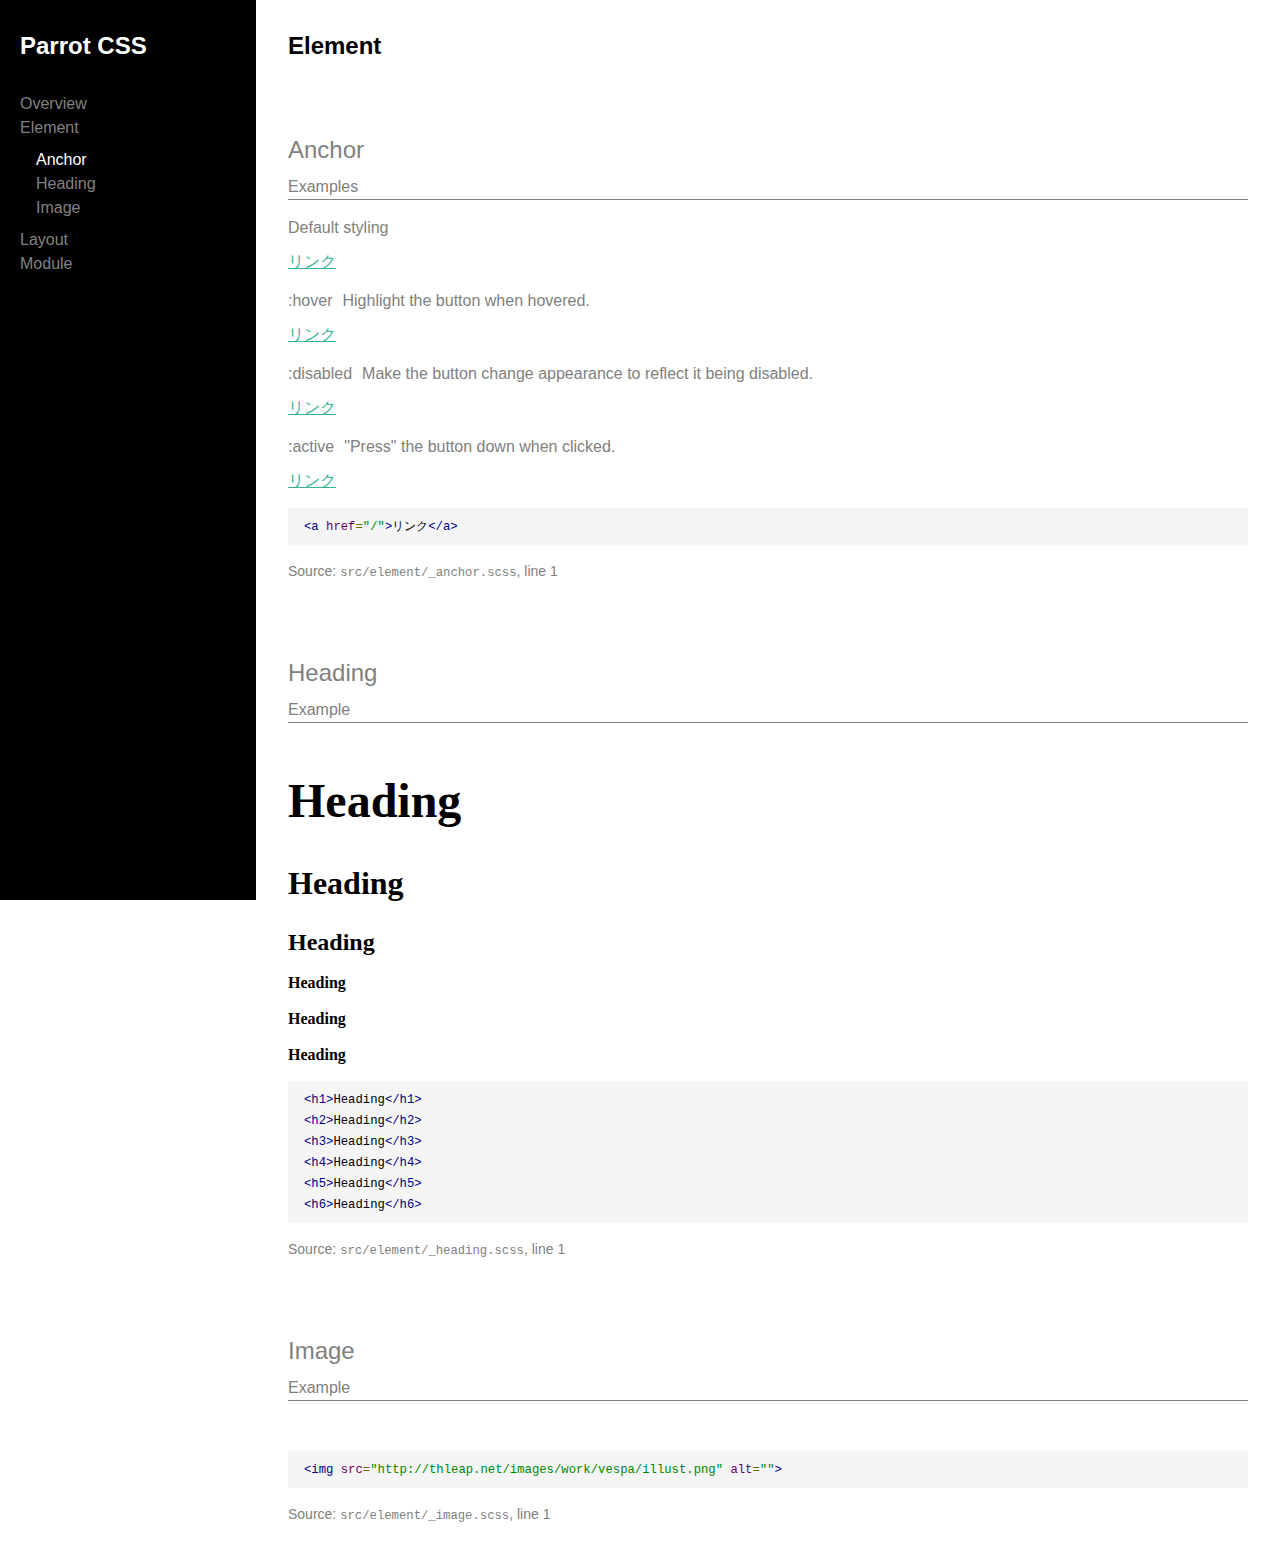
==== styleguide/section-element.html @ 7c666c70 "Add" ====
<!DOCTYPE html>
<html class="no-js" lang="en">
<head>
  <meta charset="utf-8">
  <title>Parrot CSS</title>

  <meta name="description" content="">
  <meta name="generator" content="kss-node">
  <meta name="viewport" content="width=device-width">

  <link rel="stylesheet" href="kss-assets/kss.css">
  <link rel="stylesheet" href="kss-assets/custom.css">
  <link rel="stylesheet" href="../style/parrot.css">

</head>
<body id="kss-node">

<div class="kss-sidebar kss-style">
  <header class="kss-header">
    <h1 class="kss-doc-title">Parrot CSS</h1>
  </header>
  <nav class="kss-nav">
    <ul class="kss-nav__menu">
      <li class="kss-nav__menu-item">
        <a class="kss-nav__menu-link" href="./">
          <span class="kss-nav__name">Overview</span>
        </a>
      </li>
      <li class="kss-nav__menu-item">
        <a class="kss-nav__menu-link" href="section-element.html">
          <span class="kss-nav__name">element</span>
        </a>
            <ul class="kss-nav__menu-child">
              <li class="kss-nav__menu-item">
                <a class="kss-nav__menu-link" href="section-element.html#kssref-element-anchor">
                  <span class="kss-nav__name">Anchor</span>
                </a>
              </li>
              <li class="kss-nav__menu-item">
                <a class="kss-nav__menu-link" href="section-element.html#kssref-element-heading">
                  <span class="kss-nav__name">Heading</span>
                </a>
              </li>
              <li class="kss-nav__menu-item">
                <a class="kss-nav__menu-link" href="section-element.html#kssref-element-image">
                  <span class="kss-nav__name">Image</span>
                </a>
              </li>
            </ul>
      </li>
      <li class="kss-nav__menu-item">
        <a class="kss-nav__menu-link" href="section-layout.html">
          <span class="kss-nav__name">layout</span>
        </a>
      </li>
      <li class="kss-nav__menu-item">
        <a class="kss-nav__menu-link" href="section-module.html">
          <span class="kss-nav__name">module</span>
        </a>
      </li>
    </ul>
  </nav>
</div>
<article role="main" class="kss-main">

    <div id="kssref-element" class="kss-section kss-section--depth-1">

      <div class="kss-style">
        <h1 class="kss-title kss-title--level-1">
          <a class="kss-title__permalink" href="#kssref-element">
            element
          </a>
        </h1>


      </div>



    </div>
    <section id="kssref-element-anchor" class="kss-section kss-section--depth-2">

      <div class="kss-style">
        <h2 class="kss-title kss-title--level-2">
          <a class="kss-title__permalink" href="#kssref-element-anchor">
            Anchor
          </a>
        </h2>


      </div>

        <div class="kss-modifier__heading kss-style">
          Examples
        </div>

          <div class="kss-modifier__default-name kss-style">
            Default styling
          </div>

        <div class="kss-modifier__example">
          <a href="/">リンク</a>
        </div>

          <div class="kss-modifier__name kss-style">
            :hover
          </div>
          <div class="kss-modifier__description kss-style">
            Highlight the button when hovered.
          </div>
          <div class="kss-modifier__example">
            <a href="/">リンク</a>
          </div>
          <div class="kss-modifier__name kss-style">
            :disabled
          </div>
          <div class="kss-modifier__description kss-style">
            Make the button change appearance to reflect it being disabled.
          </div>
          <div class="kss-modifier__example">
            <a href="/">リンク</a>
          </div>
          <div class="kss-modifier__name kss-style">
            :active
          </div>
          <div class="kss-modifier__description kss-style">
            &quot;Press&quot; the button down when clicked.
          </div>
          <div class="kss-modifier__example">
            <a href="/">リンク</a>
          </div>
          <div class="kss-markup kss-style">
            <pre class="prettyprint linenums lang-html"><code data-language="html">&lt;a href&#x3D;&quot;/&quot;&gt;リンク&lt;/a&gt;</code></pre>
          </div>

        <div class="kss-source kss-style">
          Source: <code>src/element/_anchor.scss</code>, line 1
        </div>

    </section>
    <section id="kssref-element-heading" class="kss-section kss-section--depth-2">

      <div class="kss-style">
        <h2 class="kss-title kss-title--level-2">
          <a class="kss-title__permalink" href="#kssref-element-heading">
            Heading
          </a>
        </h2>


      </div>

        <div class="kss-modifier__heading kss-style">
          Example
        </div>


        <div class="kss-modifier__example">
          <h1>Heading</h1>
<h2>Heading</h2>
<h3>Heading</h3>
<h4>Heading</h4>
<h5>Heading</h5>
<h6>Heading</h6>
        </div>

          <div class="kss-markup kss-style">
            <pre class="prettyprint linenums lang-html"><code data-language="html">&lt;h1&gt;Heading&lt;/h1&gt;
&lt;h2&gt;Heading&lt;/h2&gt;
&lt;h3&gt;Heading&lt;/h3&gt;
&lt;h4&gt;Heading&lt;/h4&gt;
&lt;h5&gt;Heading&lt;/h5&gt;
&lt;h6&gt;Heading&lt;/h6&gt;</code></pre>
          </div>

        <div class="kss-source kss-style">
          Source: <code>src/element/_heading.scss</code>, line 1
        </div>

    </section>
    <section id="kssref-element-image" class="kss-section kss-section--depth-2">

      <div class="kss-style">
        <h2 class="kss-title kss-title--level-2">
          <a class="kss-title__permalink" href="#kssref-element-image">
            Image
          </a>
        </h2>


      </div>

        <div class="kss-modifier__heading kss-style">
          Example
        </div>


        <div class="kss-modifier__example">
          <img src="http://thleap.net/images/work/vespa/illust.png" alt="">
        </div>

          <div class="kss-markup kss-style">
            <pre class="prettyprint linenums lang-html"><code data-language="html">&lt;img src&#x3D;&quot;http://thleap.net/images/work/vespa/illust.png&quot; alt&#x3D;&quot;&quot;&gt;</code></pre>
          </div>

        <div class="kss-source kss-style">
          Source: <code>src/element/_image.scss</code>, line 1
        </div>

    </section>
</article>

<!-- SCRIPTS -->
<script src="kss-assets/kss.js"></script>
<script src="kss-assets/scrollspy.js"></script>
<script src="kss-assets/prettify.js"></script>
<script>
  prettyPrint();
  var spy = new ScrollSpy('#kss-node', {
    nav: '.kss-nav__menu-child > li > a',
    className: 'is-in-viewport'
  });
</script>



<!-- Automatically built using <a href="https://github.com/kss-node/kss-node">kss-node</a>. -->
</body>
</html>
---- styleguide/kss-assets/kss.css ----
.kss-style{color:#444;font-family:Helvetica,"Helvetica Neue",Arial,sans-serif;font-size:16px;line-height:24px}.kss-style a{color:#0645ad;text-decoration:none;transition-property:color;transition-duration:0.5s}.kss-style a:visited{color:#0645ad}.kss-style a:hover,.kss-style a:focus{color:#2272f7}.kss-style a:active{color:#faa700}.kss-style a:hover,.kss-style a:active{outline:0}.kss-style p{margin:12px 0 24px 0}.kss-style h1,.kss-style h2,.kss-style h3,.kss-style h4,.kss-style h5,.kss-style h6{margin:24px 0 0 0;font-family:Helvetica,"Helvetica Neue",Arial,sans-serif;color:#111;line-height:1.15em}.kss-style h4,.kss-style h5,.kss-style h6{font-weight:bold}.kss-style h1{font-size:40px}.kss-style h2{font-size:36px}.kss-style h3{font-size:34px}.kss-style h4{font-size:32px}.kss-style h5{font-size:30px}.kss-style h6{font-size:28px}.kss-style blockquote{color:#666;margin:0;padding-left:24px;border-left:0.5em #d9d9d9 solid}.kss-style hr{display:block;height:2px;border:0;border-top:1px solid #ddd;border-bottom:1px solid #e6e6e6;margin:24px 0;padding:0}.kss-style pre,.kss-style code,.kss-style kbd,.kss-style samp{font-family:Menlo,"Ubuntu Mono","Lucida Console","Courier New",Courier,monospace;color:#2b2b2b;font-size:1em}.kss-style pre{white-space:pre;overflow:scroll}.kss-style ins{color:#111;background:#ff9;text-decoration:none}.kss-style mark{color:#111;background:#ff0;font-weight:bold}.kss-style sub,.kss-style sup{font-size:75%;line-height:0;position:relative;vertical-align:baseline}.kss-style sup{top:-0.5em}.kss-style sub{bottom:-0.25em}.kss-style ul,.kss-style ol{margin:24px 0;padding:0 0 0 24px}.kss-style li p:last-child{margin:0}.kss-style dd{margin:0 0 0 24px}.kss-style img{max-width:100%;border:0;-ms-interpolation-mode:bicubic;vertical-align:middle}.kss-style table{border-collapse:collapse;border-spacing:0}.kss-style td{vertical-align:top}@media print{.kss-style a,.kss-style a:visited{text-decoration:underline}.kss-style hr{height:1px;border:0;border-bottom:1px solid black}.kss-style a[href]:after{content:" (" attr(href) ")"}.kss-style a[href^="javascript:"]:after,.kss-style a[href^="#"]:after{content:""}.kss-style abbr[title]:after{content:" (" attr(title) ")"}.kss-style pre,.kss-style blockquote{border:1px solid #999;padding-right:1em;page-break-inside:avoid}.kss-style tr,.kss-style img{page-break-inside:avoid}.kss-style img{max-width:100% !important}.kss-style p,.kss-style h2,.kss-style h3{orphans:3;widows:3}.kss-style h2,.kss-style h3{page-break-after:avoid}}#kss-node{margin:0;padding:20px;background:#fff}@media screen and (min-width: 769px){#kss-node{padding:0;background:#fff}#kss-node .kss-main,#kss-node .kss-sidebar{float:left;margin-right:-100%;box-sizing:border-box}}#kss-node .kss-main{width:100%;margin:0 auto}@media screen and (min-width: 769px){#kss-node .kss-main{width:80%;margin-left:20%;padding:0 20px 0 30px}}#kss-node .kss-sidebar{border-bottom:1px solid #ddd}@media screen and (min-width: 769px){#kss-node .kss-sidebar{position:fixed;width:20%;height:100%;overflow:auto;padding:0 10px 0 20px;border-bottom:0;background-image:url(noise-low.png),-ms-radial-gradient(#fff, #eee);background-image:url(noise-low.png),-o-radial-gradient(#fff, #eee);background-image:url(noise-low.png),-webkit-radial-gradient(#fff, #eee);background-image:url(noise-low.png),radial-gradient(#fff, #eee);box-shadow:inset -10px 0 10px -10px rgba(0,0,0,0.7)}}#kss-node .kss-doc-title{margin:0}@media screen and (min-width: 769px){#kss-node .kss-doc-title{font-size:1.5em}}@media screen and (min-width: 769px){#kss-node .kss-header,#kss-node .kss-nav{margin-top:2em}}#kss-node .kss-nav__menu{margin-top:12px;margin-bottom:12px;padding:0;list-style-type:none}#kss-node .kss-nav__menu-item{display:inline-block;padding-right:24px}@media screen and (min-width: 769px){#kss-node .kss-nav__menu-item{display:list-item;padding-right:0}}#kss-node .kss-nav__menu-link{position:relative;display:inline-block}@media screen and (min-width: 769px){#kss-node .kss-nav__menu-link:before{content:' ';position:absolute;left:-20px;width:0;height:100%;background-color:transparent}}#kss-node .kss-nav__menu-link.is-in-viewport:before{background-color:#000;width:5px;transition:background-color .4s, width .6s}#kss-node .kss-nav__menu-child{display:none}@media screen and (min-width: 769px){#kss-node .kss-nav__menu-child{display:block;list-style-type:none;margin:0;padding:0}#kss-node .kss-nav__menu-child li:first-child{margin-top:10px;border-top:1px solid #ccc;padding:10px 0 0}#kss-node .kss-nav__menu-child li:last-child{margin-bottom:10px;border-bottom:1px solid #ccc;padding:0 0 10px}}#kss-node .kss-nav__ref{color:#333;font-weight:bold}#kss-node .kss-nav__ref:after{content:' '}#kss-node .kss-nav__ref-child{font-weight:normal}#kss-node .kss-section{max-width:48em;margin-bottom:48px}#kss-node .kss-title{margin-bottom:0}#kss-node .kss-title__ref{display:block;font-size:16px;line-height:16px;color:#666}#kss-node .kss-title__ref:before{content:'Section '}#kss-node .kss-title__permalink{display:block;color:#000;text-decoration:none}#kss-node .kss-title__permalink:hover,#kss-node .kss-title__permalink:focus,#kss-node .kss-title__permalink:active{color:#0645ad}@media screen and (min-width: 607px){#kss-node .kss-title__permalink:hover .kss-title__permalink-hash,#kss-node .kss-title__permalink:focus .kss-title__permalink-hash,#kss-node .kss-title__permalink:active .kss-title__permalink-hash{display:inline}}#kss-node .kss-title__permalink-hash{display:none;color:#ccc}#kss-node .kss-parameters{display:table;list-style-type:none;margin-top:0;margin-left:0;padding-left:0}#kss-node .kss-parameters__title{font-weight:bold}#kss-node .kss-parameters__item{display:table-row}#kss-node .kss-parameters__name{display:table-cell;padding-right:20px;white-space:nowrap}#kss-node .kss-parameters__description{display:table-cell}#kss-node .kss-parameters__default-value code{white-space:nowrap}#kss-node .kss-modifier__wrapper{border:1px solid #ccc;padding:10px}#kss-node .kss-modifier__heading{margin:-10px -10px 10px -10px;padding:10px;border-bottom:1px solid #ccc;background-color:#eee;font-weight:bold}#kss-node .kss-modifier__default-name{font-weight:bold;margin-bottom:12px}#kss-node .kss-modifier__name{float:left;padding-right:10px;font-weight:bold}#kss-node .kss-modifier__description{margin-bottom:12px}#kss-node .kss-modifier__example{clear:left;padding:1px 0;position:relative;margin:0 0 23px 0}#kss-node .kss-modifier__example:last-child{margin:0}#kss-node .kss-markup{margin:-1px 0 24px 0;border:1px solid #999}#kss-node .kss-markup pre{margin:0}#kss-node .kss-source{font-size:80%}#kss-node .kss-github{display:none}@media screen and (min-width: 501px){#kss-node .kss-github{display:block;position:absolute;top:0;right:0}}#kss-node .kss-github img{border:0}#kss-node .pln{color:#000}#kss-node .str{color:#080}#kss-node .kwd{color:#008}#kss-node .com{color:#800}#kss-node .typ{color:#606}#kss-node .lit{color:#066}#kss-node .pun,#kss-node .opn,#kss-node .clo{color:#660}#kss-node .tag{color:#008}#kss-node .atn{color:#606}#kss-node .atv{color:#080}#kss-node .dec,#kss-node .var{color:#606}#kss-node .fun{color:red}@media print, projection{#kss-node .str{color:#060}#kss-node .kwd{color:#006;font-weight:bold}#kss-node .com{color:#600;font-style:italic}#kss-node .typ{color:#404;font-weight:bold}#kss-node .lit{color:#044}#kss-node .pun,#kss-node .opn,#kss-node .clo{color:#440}#kss-node .tag{color:#006;font-weight:bold}#kss-node .atn{color:#404}#kss-node .atv{color:#060}}#kss-node ol.linenums{margin:0;padding:0 0 3px 0;list-style-type:none}#kss-node ol.linenums li{min-height:24px;border-bottom:1px solid #eee;padding:0 10px;background:#fff}#kss-node ol.linenums li:first-child{padding-top:3px}#kss-node ol.linenums li.L0,#kss-node ol.linenums li.L2,#kss-node ol.linenums li.L4,#kss-node ol.linenums li.L6,#kss-node ol.linenums li.L8{background:#fcfcfc}
---- styleguide/kss-assets/custom.css ----
#kss-node {
  padding: 0;
}

#kss-node .kss-style {
  color: gray ;
  line-height: 1.5;
  font-weight: 300;
}

/* Sidebar */
#kss-node .kss-sidebar {
  background-image: none;
  background-color: black;
  padding: 1em;
  box-shadow: none;
}
@media screen and (min-width: 769px) {
  #kss-node .kss-sidebar {
    padding: 0 10px 0 20px;
  }
}

#kss-node .kss-doc-title {
  color: white;
}

#kss-node .kss-nav__menu {
  margin-top: .5em;
  margin-bottom: 0;
}
@media screen and (min-width: 769px) {
  #kss-node .kss-nav__menu {
    margin-top: 1em;
    margin-bottom: 1em;
  }
}

#kss-node .kss-nav__name {
  text-transform: capitalize;
}

#kss-node .kss-nav__menu-link {
  color: gray;
}

#kss-node .kss-nav__menu-link.is-in-viewport {
  color: white;
}

#kss-node .kss-nav__menu-link.is-in-viewport:before {
  width: 0;
}

#kss-node .kss-nav__menu-child li:first-child {
  border-top-width: 0;
  margin-top: 0.5em;
  padding: 0;
}

#kss-node .kss-nav__menu-child li:last-child {
  border-bottom-width: 0;
  margin-bottom: 0.5em;
  padding: 0;
}

#kss-node .kss-nav__menu-child .kss-nav__menu-link {
  margin-left: 1em;
}

/* Main */
#kss-node .kss-main {
  width: auto;
  padding: 0 1em;
}

@media screen and (min-width: 769px) {
  #kss-node .kss-main {
    padding: 0 2em;
    width: 80%;
  }
}

#kss-node .kss-section {
  max-width: 60em;
  margin: 0 auto 2em;
  padding-top: 2em;
}

#kss-node .kss-title {
  pointer-events: none;
  font-weight: 300;
  text-transform: capitalize;
}

#kss-node .kss-title__permalink {
  color: gray;
}

#kss-node .kss-title--level-1 {
  margin: 0;
  font-size: 1.5em;
  font-weight: 700;
}

#kss-node .kss-title--level-1 .kss-title__permalink {
  color: black;
}

#kss-node .kss-title--level-2 {
  margin: .5em 0;
  font-size: 1.5em;
}

#kss-node .kss-markup {
  background-color: whiteSmoke;
}

.kss-style pre,
.kss-style code,
.kss-style kbd,
.kss-style samp {
  font-family: Consolas, Courier, monospace;
  font-size: .875em;
  color: gray;
}

#kss-node .kss-modifier__heading {
  margin: 0;
  margin-bottom: 1em;
  padding: 0;
  border-bottom-color: gray;
  background-color: transparent;
  font-weight: 300;
  color: gray;
}

#kss-node .kss-modifier__example {
  margin: 0;
  margin-bottom: 1em;
  padding: 0;
}

#kss-node .kss-markup {
  margin: 0;
  margin-bottom: 1em;
  padding: .5em 1em;
  border-width: 0;
}

#kss-node ol.linenums {
  padding: 0;
}

#kss-node ol.linenums li {
  min-height: auto;
  border-bottom-width: 0;
  padding: 0;
}

#kss-node ol.linenums li:first-child {
  padding: 0;
}

#kss-node ol.linenums li,
#kss-node ol.linenums li.L0,
#kss-node ol.linenums li.L2,
#kss-node ol.linenums li.L4,
#kss-node ol.linenums li.L6,
#kss-node ol.linenums li.L8 {
  background-color: transparent;
}

#kss-node .kss-source {
  font-size: .875em;
  color: gray;
}
---- style/parrot.css ----
a {
  color: #36B395; }
  a:hover, a:focus {
    color: #42c6a6;
    text-decoration: none; }
  a:active {
    color: #2f9b81; }

h1,
h2,
h3,
h4,
h5,
h6 {
  margin-top: 1em;
  margin-bottom: 0.25em;
  font-weight: 700;
  line-height: 1.25; }

h1 {
  font-size: 3em; }

h2 {
  font-size: 2em; }

h3 {
  font-size: 1.5em; }

h4,
h5,
h6 {
  font-size: 1em; }

img {
  max-width: 100%;
  height: auto;
  display: block;
  vertical-align: middle; }
  @media screen and (min-width: 40em) {
    img {
      display: inline-block; } }

.container {
  box-sizing: border-box;
  max-width: 60em;
  margin: 0 auto;
  padding-left: 1em;
  padding-right: 1em;
  width: 100%; }

.l-row:after {
  content: "";
  display: table;
  clear: both; }
.l-row .l-row__col {
  box-sizing: border-box;
  float: left; }
  .l-row .l-row__col:first-child {
    margin-left: 0; }
.l-row .l-row__col1 {
  width: 4.66667%;
  margin-left: 4%; }
.l-row .l-row__col2 {
  width: 13.33333%;
  margin-left: 4%; }
.l-row .l-row__col3 {
  width: 22%;
  margin-left: 4%; }
.l-row .l-row__col4 {
  width: 30.66667%;
  margin-left: 4%; }
.l-row .l-row__col5 {
  width: 39.33333%;
  margin-left: 4%; }
.l-row .l-row__col6 {
  width: 48%;
  margin-left: 4%; }
.l-row .l-row__col7 {
  width: 56.66667%;
  margin-left: 4%; }
.l-row .l-row__col8 {
  width: 65.33333%;
  margin-left: 4%; }
.l-row .l-row__col9 {
  width: 74%;
  margin-left: 4%; }
.l-row .l-row__col10 {
  width: 82.66667%;
  margin-left: 4%; }
.l-row .l-row__col11 {
  width: 91.33333%;
  margin-left: 4%; }
.l-row .l-row__one-offset,
.l-row .l-row__one-offset:first-child {
  margin-left: 8.66667%; }
.l-row .l-row__col2-offset,
.l-row .l-row__col2-offset:first-child {
  margin-left: 17.33333%; }
.l-row .l-row__col3-offset,
.l-row .l-row__col3-offset:first-child {
  margin-left: 26%; }
.l-row .l-row__col4-offset,
.l-row .l-row__col4-offset:first-child {
  margin-left: 34.66667%; }
.l-row .l-row__col5-offset,
.l-row .l-row__col5-offset:first-child {
  margin-left: 43.33333%; }
.l-row .l-row__col6-offset,
.l-row .l-row__col6-offset:first-child {
  margin-left: 52%; }
.l-row .l-row__col7-offset,
.l-row .l-row__col7-offset:first-child {
  margin-left: 60.66667%; }
.l-row .l-row__col8-offset,
.l-row .l-row__col8-offset:first-child {
  margin-left: 69.33333%; }
.l-row .l-row__col9-offset,
.l-row .l-row__col9-offset:first-child {
  margin-left: 78%; }
.l-row .l-row__col10-offset,
.l-row .l-row__col10-offset:first-child {
  margin-left: 86.66667%; }
.l-row .l-row__col11-offset,
.l-row .l-row__col11-offset:first-child {
  margin-left: 95.33333%; }

.field {
  padding-top: 5em;
  padding-bottom: 5em; }
  .field.field--primary {
    background-color: #36B395;
    color: #fff; }
  .field.field--primary-intermediate {
    background-color: #3654b3;
    color: #fff; }
  .field.field--gray-lighten {
    background-color: #dbdbdb; }

.btn {
  display: inline-block;
  padding: 0.5em 1em;
  border: 1px solid transparent;
  border-radius: 4px;
  font-size: 1em;
  vertical-align: middle;
  text-decoration: none;
  cursor: pointer; }
  .btn.btn--large {
    font-size: 1.5em;
    padding: 0.25em 0.85em; }
  .btn.btn--small {
    font-size: 0.85em; }

.btn-default {
  color: #fff;
  border-color: transparent;
  background-color: #000; }
  .btn-default:hover, .btn-default:focus {
    background-color: #0f0f0f; }
  .btn-default:active {
    background-color: black; }

.btn-primary {
  color: #fff;
  border-color: transparent;
  background-color: #36B395; }
  .btn-primary:hover, .btn-primary:focus {
    background-color: #42c6a6; }
  .btn-primary:active {
    background-color: #2f9b81; }

.btn-default-wire {
  color: #000;
  border-color: #000; }
  .btn-default-wire:hover, .btn-default-wire:focus {
    border-color: #0f0f0f;
    color: #0f0f0f; }
  .btn-default-wire:active {
    border-color: black;
    color: black; }

.btn-primary-wire {
  color: #36B395;
  border-color: #36B395; }
  .btn-primary-wire:hover, .btn-primary-wire:focus {
    border-color: #42c6a6;
    color: #42c6a6; }
  .btn-primary-wire:active {
    border-color: #2f9b81;
    color: #2f9b81; }

.btn-disabled {
  color: #4e4e4e;
  border-color: transparent;
  background-color: #757575;
  cursor: not-allowed; }

.title-primary {
  font-size: 3em; }

.title-secondary {
  font-size: 2em; }

.title-tertiary {
  font-size: 1.5em; }

.title-quaternary {
  font-size: 1em; }
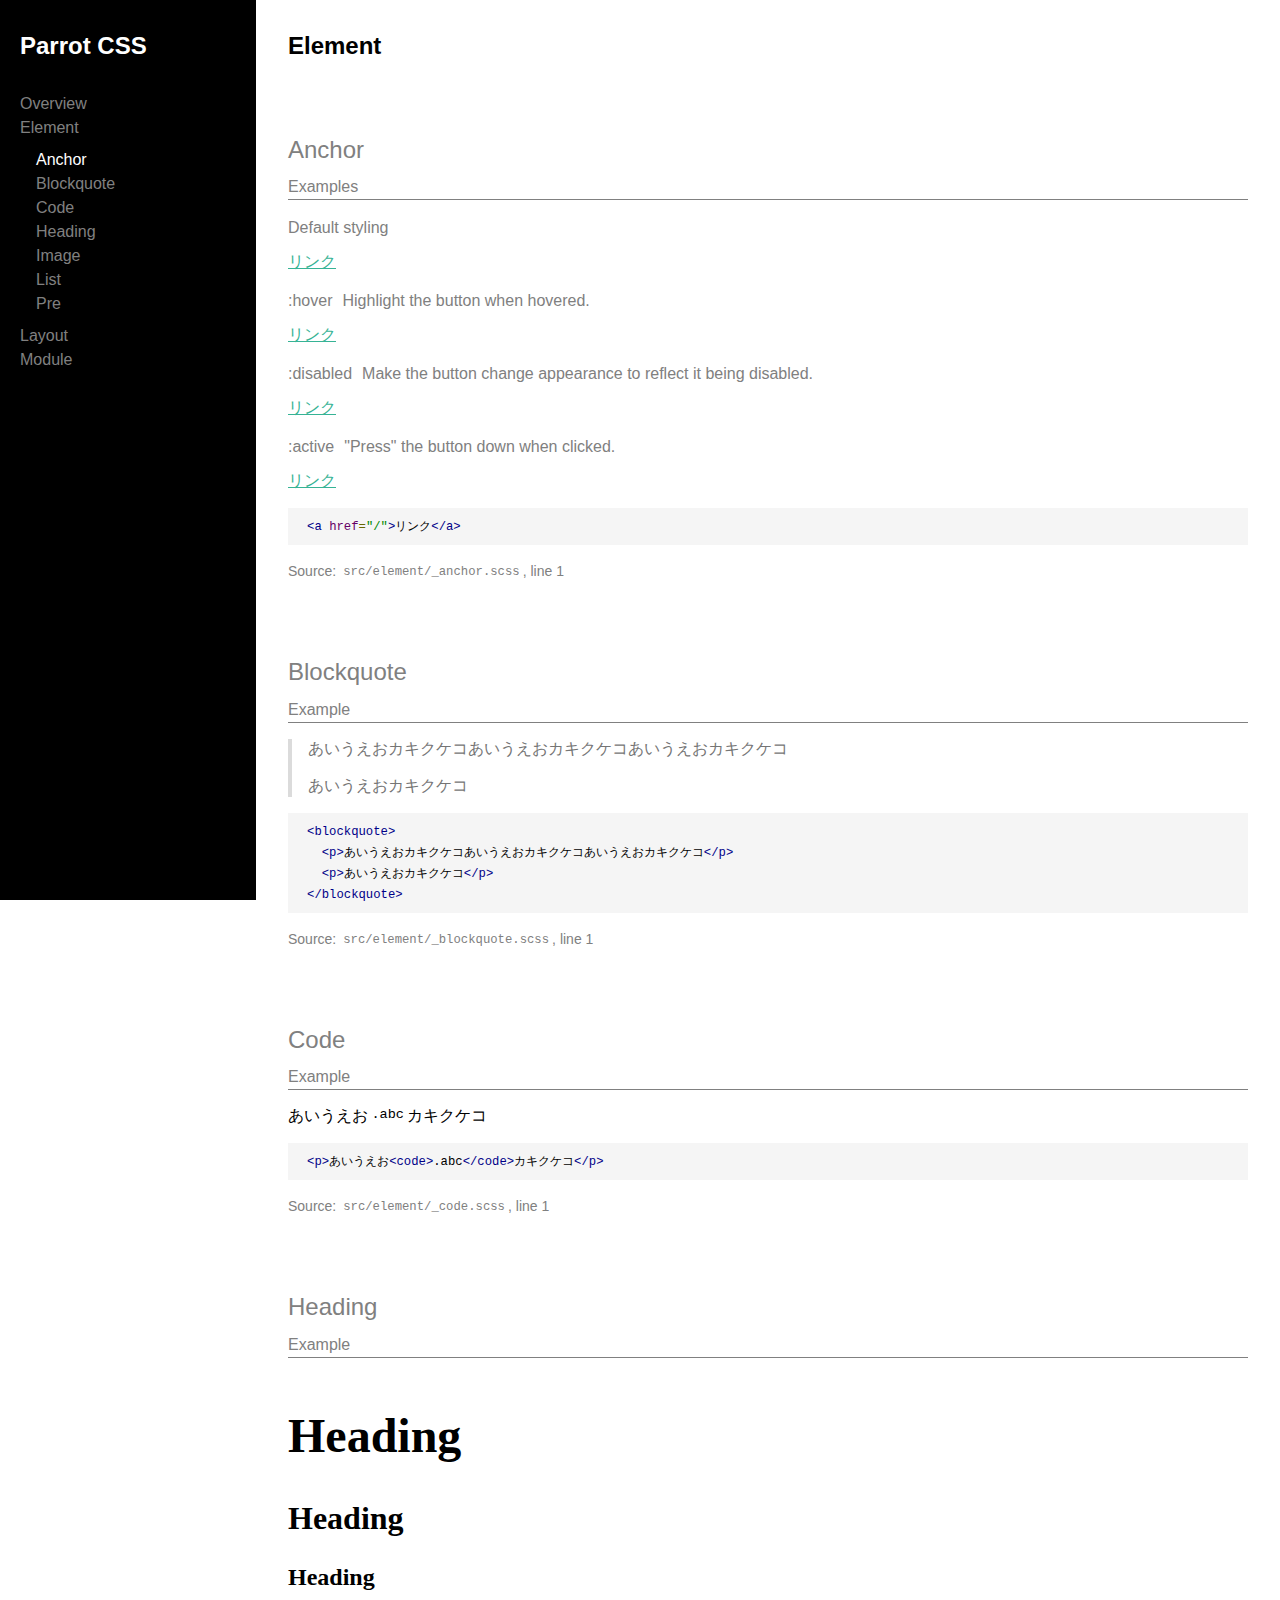
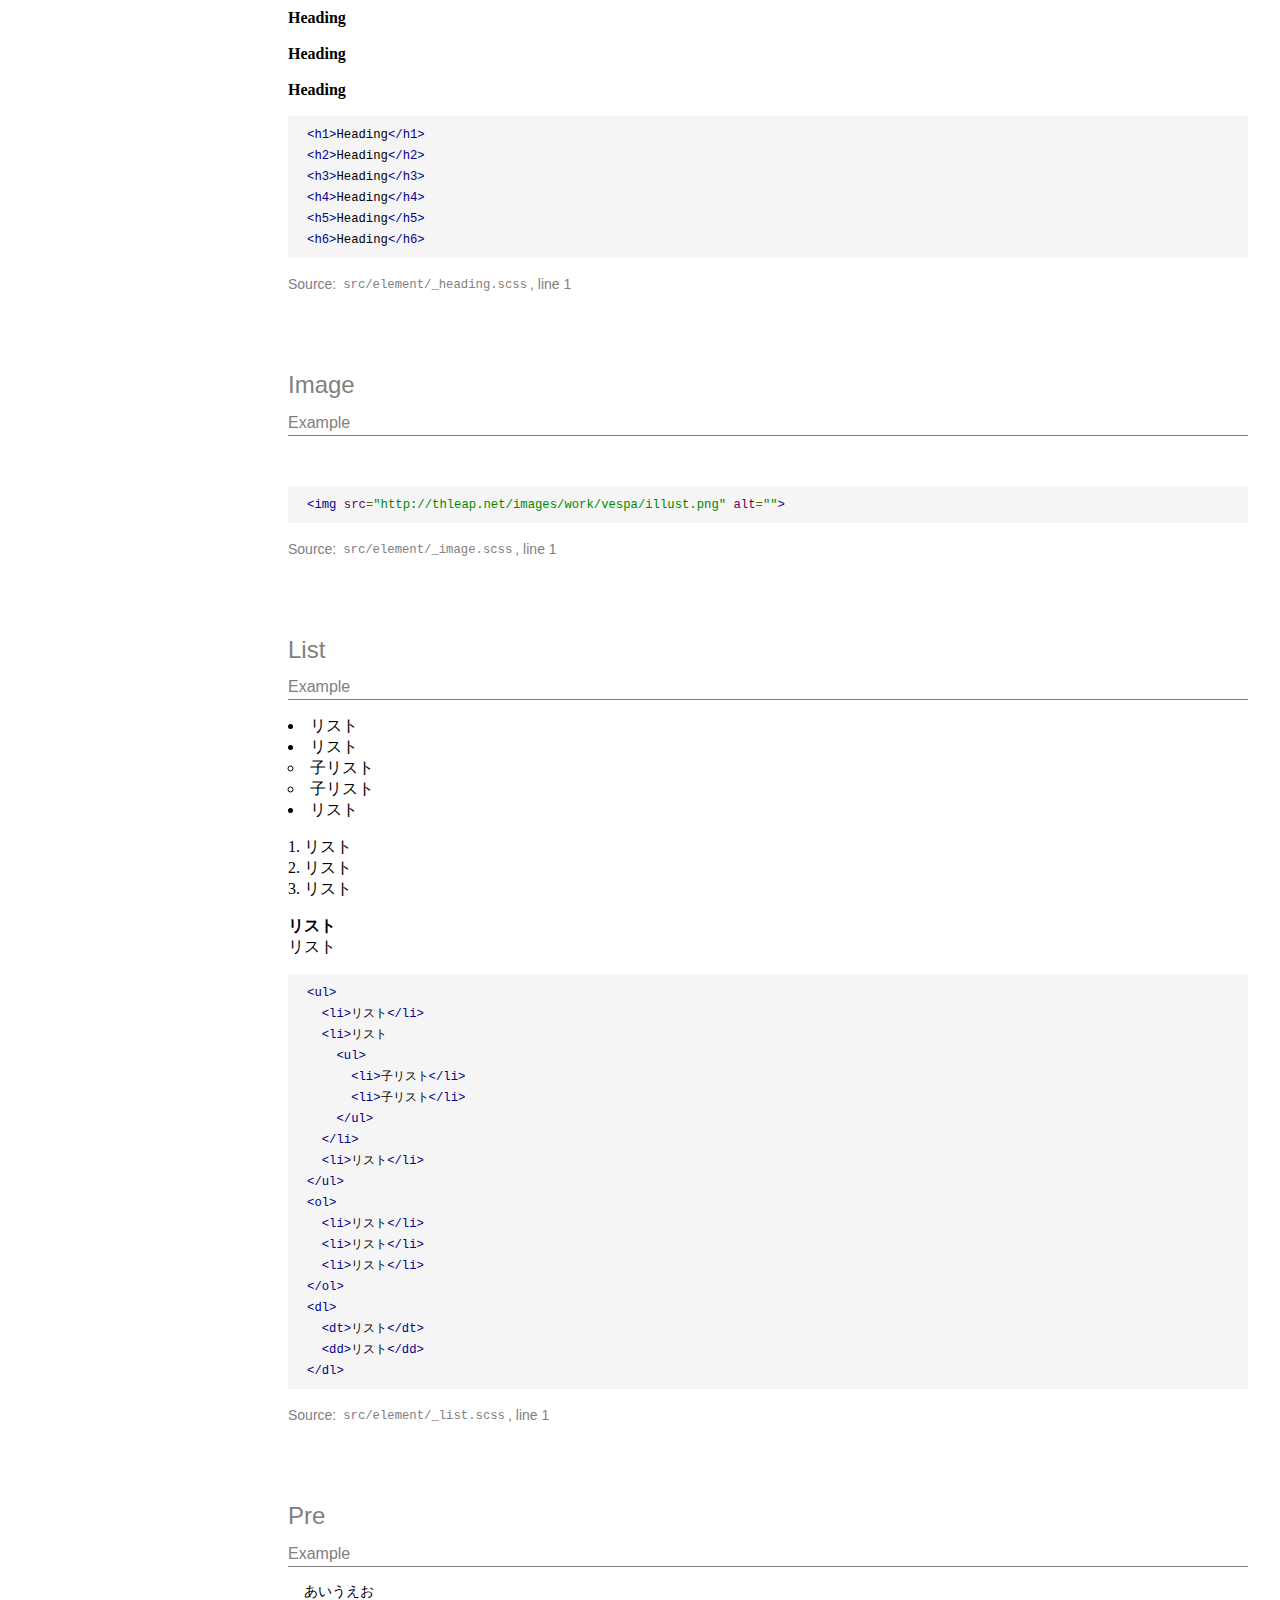
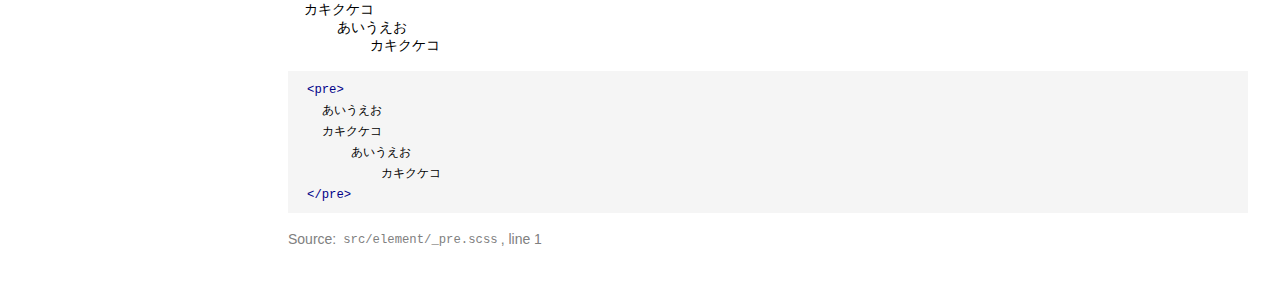
==== commit 91f6e611: "Add hero, blockquote, code, pre" ====
--- a/styleguide/section-element.html
+++ b/styleguide/section-element.html
@@ -37,6 +37,16 @@
                 </a>
               </li>
               <li class="kss-nav__menu-item">
+                <a class="kss-nav__menu-link" href="section-element.html#kssref-element-blockquote">
+                  <span class="kss-nav__name">Blockquote</span>
+                </a>
+              </li>
+              <li class="kss-nav__menu-item">
+                <a class="kss-nav__menu-link" href="section-element.html#kssref-element-code">
+                  <span class="kss-nav__name">Code</span>
+                </a>
+              </li>
+              <li class="kss-nav__menu-item">
                 <a class="kss-nav__menu-link" href="section-element.html#kssref-element-heading">
                   <span class="kss-nav__name">Heading</span>
                 </a>
@@ -44,6 +54,16 @@
               <li class="kss-nav__menu-item">
                 <a class="kss-nav__menu-link" href="section-element.html#kssref-element-image">
                   <span class="kss-nav__name">Image</span>
+                </a>
+              </li>
+              <li class="kss-nav__menu-item">
+                <a class="kss-nav__menu-link" href="section-element.html#kssref-element-list">
+                  <span class="kss-nav__name">List</span>
+                </a>
+              </li>
+              <li class="kss-nav__menu-item">
+                <a class="kss-nav__menu-link" href="section-element.html#kssref-element-pre">
+                  <span class="kss-nav__name">Pre</span>
                 </a>
               </li>
             </ul>
@@ -138,6 +158,72 @@
         </div>
 
     </section>
+    <section id="kssref-element-blockquote" class="kss-section kss-section--depth-2">
+
+      <div class="kss-style">
+        <h2 class="kss-title kss-title--level-2">
+          <a class="kss-title__permalink" href="#kssref-element-blockquote">
+            Blockquote
+          </a>
+        </h2>
+
+
+      </div>
+
+        <div class="kss-modifier__heading kss-style">
+          Example
+        </div>
+
+
+        <div class="kss-modifier__example">
+          <blockquote>
+  <p>あいうえおカキクケコあいうえおカキクケコあいうえおカキクケコ</p>
+  <p>あいうえおカキクケコ</p>
+</blockquote>
+        </div>
+
+          <div class="kss-markup kss-style">
+            <pre class="prettyprint linenums lang-html"><code data-language="html">&lt;blockquote&gt;
+  &lt;p&gt;あいうえおカキクケコあいうえおカキクケコあいうえおカキクケコ&lt;/p&gt;
+  &lt;p&gt;あいうえおカキクケコ&lt;/p&gt;
+&lt;/blockquote&gt;</code></pre>
+          </div>
+
+        <div class="kss-source kss-style">
+          Source: <code>src/element/_blockquote.scss</code>, line 1
+        </div>
+
+    </section>
+    <section id="kssref-element-code" class="kss-section kss-section--depth-2">
+
+      <div class="kss-style">
+        <h2 class="kss-title kss-title--level-2">
+          <a class="kss-title__permalink" href="#kssref-element-code">
+            Code
+          </a>
+        </h2>
+
+
+      </div>
+
+        <div class="kss-modifier__heading kss-style">
+          Example
+        </div>
+
+
+        <div class="kss-modifier__example">
+          <p>あいうえお<code>.abc</code>カキクケコ</p>
+        </div>
+
+          <div class="kss-markup kss-style">
+            <pre class="prettyprint linenums lang-html"><code data-language="html">&lt;p&gt;あいうえお&lt;code&gt;.abc&lt;/code&gt;カキクケコ&lt;/p&gt;</code></pre>
+          </div>
+
+        <div class="kss-source kss-style">
+          Source: <code>src/element/_code.scss</code>, line 1
+        </div>
+
+    </section>
     <section id="kssref-element-heading" class="kss-section kss-section--depth-2">
 
       <div class="kss-style">
@@ -205,6 +291,112 @@
 
         <div class="kss-source kss-style">
           Source: <code>src/element/_image.scss</code>, line 1
+        </div>
+
+    </section>
+    <section id="kssref-element-list" class="kss-section kss-section--depth-2">
+
+      <div class="kss-style">
+        <h2 class="kss-title kss-title--level-2">
+          <a class="kss-title__permalink" href="#kssref-element-list">
+            List
+          </a>
+        </h2>
+
+
+      </div>
+
+        <div class="kss-modifier__heading kss-style">
+          Example
+        </div>
+
+
+        <div class="kss-modifier__example">
+          <ul>
+  <li>リスト</li>
+  <li>リスト
+    <ul>
+      <li>子リスト</li>
+      <li>子リスト</li>
+    </ul>
+  </li>
+  <li>リスト</li>
+</ul>
+<ol>
+  <li>リスト</li>
+  <li>リスト</li>
+  <li>リスト</li>
+</ol>
+<dl>
+  <dt>リスト</dt>
+  <dd>リスト</dd>
+</dl>
+        </div>
+
+          <div class="kss-markup kss-style">
+            <pre class="prettyprint linenums lang-html"><code data-language="html">&lt;ul&gt;
+  &lt;li&gt;リスト&lt;/li&gt;
+  &lt;li&gt;リスト
+    &lt;ul&gt;
+      &lt;li&gt;子リスト&lt;/li&gt;
+      &lt;li&gt;子リスト&lt;/li&gt;
+    &lt;/ul&gt;
+  &lt;/li&gt;
+  &lt;li&gt;リスト&lt;/li&gt;
+&lt;/ul&gt;
+&lt;ol&gt;
+  &lt;li&gt;リスト&lt;/li&gt;
+  &lt;li&gt;リスト&lt;/li&gt;
+  &lt;li&gt;リスト&lt;/li&gt;
+&lt;/ol&gt;
+&lt;dl&gt;
+  &lt;dt&gt;リスト&lt;/dt&gt;
+  &lt;dd&gt;リスト&lt;/dd&gt;
+&lt;/dl&gt;</code></pre>
+          </div>
+
+        <div class="kss-source kss-style">
+          Source: <code>src/element/_list.scss</code>, line 1
+        </div>
+
+    </section>
+    <section id="kssref-element-pre" class="kss-section kss-section--depth-2">
+
+      <div class="kss-style">
+        <h2 class="kss-title kss-title--level-2">
+          <a class="kss-title__permalink" href="#kssref-element-pre">
+            Pre
+          </a>
+        </h2>
+
+
+      </div>
+
+        <div class="kss-modifier__heading kss-style">
+          Example
+        </div>
+
+
+        <div class="kss-modifier__example">
+          <pre>
+  あいうえお
+  カキクケコ
+      あいうえお
+          カキクケコ
+</pre>
+        </div>
+
+          <div class="kss-markup kss-style">
+            <pre class="prettyprint linenums lang-html"><code data-language="html">&lt;pre&gt;
+  あいうえお
+  カキクケコ
+      あいうえお
+          カキクケコ
+&lt;/pre&gt;</code></pre>
+          </div>
+
+        <div class="kss-source kss-style">
+          Source: <code>src/element/_pre.scss</code>, line 1
         </div>
 
     </section>
--- a/style/parrot.css
+++ b/style/parrot.css
@@ -40,6 +40,35 @@
     img {
       display: inline-block; } }
 
+blockquote {
+  margin-left: 0;
+  margin-right: 0;
+  padding: 0 1em;
+  color: #757575;
+  border-left: 0.25em solid #dbdbdb; }
+
+code {
+  margin: 0.25em;
+  font-size: 0.85em;
+  font-family: Consolas, Menlo, Courier, monospace;
+  vertical-align: text-top; }
+
+pre {
+  font-family: Consolas, Menlo, Courier, monospace;
+  font-size: 0.85em; }
+  pre code {
+    font-size: 100%; }
+
+ul,
+ol {
+  padding-left: 0;
+  list-style-position: inside; }
+
+dl dt {
+  font-weight: 700; }
+dl dd {
+  margin-left: 0; }
+
 .container {
   box-sizing: border-box;
   max-width: 60em;
@@ -52,77 +81,78 @@
   content: "";
   display: table;
   clear: both; }
-.l-row .l-row__col {
-  box-sizing: border-box;
-  float: left; }
-  .l-row .l-row__col:first-child {
-    margin-left: 0; }
-.l-row .l-row__col1 {
-  width: 4.66667%;
-  margin-left: 4%; }
-.l-row .l-row__col2 {
-  width: 13.33333%;
-  margin-left: 4%; }
-.l-row .l-row__col3 {
-  width: 22%;
-  margin-left: 4%; }
-.l-row .l-row__col4 {
-  width: 30.66667%;
-  margin-left: 4%; }
-.l-row .l-row__col5 {
-  width: 39.33333%;
-  margin-left: 4%; }
-.l-row .l-row__col6 {
-  width: 48%;
-  margin-left: 4%; }
-.l-row .l-row__col7 {
-  width: 56.66667%;
-  margin-left: 4%; }
-.l-row .l-row__col8 {
-  width: 65.33333%;
-  margin-left: 4%; }
-.l-row .l-row__col9 {
-  width: 74%;
-  margin-left: 4%; }
-.l-row .l-row__col10 {
-  width: 82.66667%;
-  margin-left: 4%; }
-.l-row .l-row__col11 {
-  width: 91.33333%;
-  margin-left: 4%; }
-.l-row .l-row__one-offset,
-.l-row .l-row__one-offset:first-child {
-  margin-left: 8.66667%; }
-.l-row .l-row__col2-offset,
-.l-row .l-row__col2-offset:first-child {
-  margin-left: 17.33333%; }
-.l-row .l-row__col3-offset,
-.l-row .l-row__col3-offset:first-child {
-  margin-left: 26%; }
-.l-row .l-row__col4-offset,
-.l-row .l-row__col4-offset:first-child {
-  margin-left: 34.66667%; }
-.l-row .l-row__col5-offset,
-.l-row .l-row__col5-offset:first-child {
-  margin-left: 43.33333%; }
-.l-row .l-row__col6-offset,
-.l-row .l-row__col6-offset:first-child {
-  margin-left: 52%; }
-.l-row .l-row__col7-offset,
-.l-row .l-row__col7-offset:first-child {
-  margin-left: 60.66667%; }
-.l-row .l-row__col8-offset,
-.l-row .l-row__col8-offset:first-child {
-  margin-left: 69.33333%; }
-.l-row .l-row__col9-offset,
-.l-row .l-row__col9-offset:first-child {
-  margin-left: 78%; }
-.l-row .l-row__col10-offset,
-.l-row .l-row__col10-offset:first-child {
-  margin-left: 86.66667%; }
-.l-row .l-row__col11-offset,
-.l-row .l-row__col11-offset:first-child {
-  margin-left: 95.33333%; }
+@media screen and (min-width: 40em) {
+  .l-row .l-row__col {
+    box-sizing: border-box;
+    float: left; }
+    .l-row .l-row__col:first-child {
+      margin-left: 0; }
+  .l-row .l-row__col1 {
+    width: 4.66667%;
+    margin-left: 4%; }
+  .l-row .l-row__col2 {
+    width: 13.33333%;
+    margin-left: 4%; }
+  .l-row .l-row__col3 {
+    width: 22%;
+    margin-left: 4%; }
+  .l-row .l-row__col4 {
+    width: 30.66667%;
+    margin-left: 4%; }
+  .l-row .l-row__col5 {
+    width: 39.33333%;
+    margin-left: 4%; }
+  .l-row .l-row__col6 {
+    width: 48%;
+    margin-left: 4%; }
+  .l-row .l-row__col7 {
+    width: 56.66667%;
+    margin-left: 4%; }
+  .l-row .l-row__col8 {
+    width: 65.33333%;
+    margin-left: 4%; }
+  .l-row .l-row__col9 {
+    width: 74%;
+    margin-left: 4%; }
+  .l-row .l-row__col10 {
+    width: 82.66667%;
+    margin-left: 4%; }
+  .l-row .l-row__col11 {
+    width: 91.33333%;
+    margin-left: 4%; }
+  .l-row .l-row__one-offset,
+  .l-row .l-row__one-offset:first-child {
+    margin-left: 8.66667%; }
+  .l-row .l-row__col2-offset,
+  .l-row .l-row__col2-offset:first-child {
+    margin-left: 17.33333%; }
+  .l-row .l-row__col3-offset,
+  .l-row .l-row__col3-offset:first-child {
+    margin-left: 26%; }
+  .l-row .l-row__col4-offset,
+  .l-row .l-row__col4-offset:first-child {
+    margin-left: 34.66667%; }
+  .l-row .l-row__col5-offset,
+  .l-row .l-row__col5-offset:first-child {
+    margin-left: 43.33333%; }
+  .l-row .l-row__col6-offset,
+  .l-row .l-row__col6-offset:first-child {
+    margin-left: 52%; }
+  .l-row .l-row__col7-offset,
+  .l-row .l-row__col7-offset:first-child {
+    margin-left: 60.66667%; }
+  .l-row .l-row__col8-offset,
+  .l-row .l-row__col8-offset:first-child {
+    margin-left: 69.33333%; }
+  .l-row .l-row__col9-offset,
+  .l-row .l-row__col9-offset:first-child {
+    margin-left: 78%; }
+  .l-row .l-row__col10-offset,
+  .l-row .l-row__col10-offset:first-child {
+    margin-left: 86.66667%; }
+  .l-row .l-row__col11-offset,
+  .l-row .l-row__col11-offset:first-child {
+    margin-left: 95.33333%; } }
 
 .field {
   padding-top: 5em;
@@ -206,3 +236,129 @@
 
 .title-quaternary {
   font-size: 1em; }
+
+.code-block {
+  padding: 1em;
+  background-color: #dbdbdb;
+  border-radius: 2px; }
+  .code-block code {
+    margin: 0;
+    padding: 0;
+    background-color: transparent;
+    border-radius: 0; }
+
+.list {
+  list-style: none; }
+
+.list--flex {
+  display: flex;
+  flex-wrap: wrap; }
+
+.horizontal-list {
+  list-style: none;
+  padding-left: 0;
+  display: table;
+  width: 100%;
+  table-layout: fixed; }
+  .horizontal-list li {
+    display: table-cell;
+    vertical-align: middle; }
+
+.inline-list {
+  list-sytle: none;
+  padding-left: 0; }
+  .inline-list li {
+    display: inline; }
+
+.inline-list--bordered li:after {
+  content: "";
+  padding-right: 0.85em;
+  margin-right: 0.5em;
+  border-right: 1px solid #dbdbdb; }
+.inline-list--bordered li:last-child:after {
+  content: none; }
+
+.table {
+  border-collapse: collapse;
+  border-spacing: 0; }
+  .table th,
+  .table td {
+    display: block;
+    padding: 1em;
+    border: 1px solid #dbdbdb;
+    text-align: left; }
+    .table th + th, .table th + td,
+    .table td + th,
+    .table td + td {
+      border-top-width: 0; }
+    @media screen and (min-width: 40em) {
+      .table th,
+      .table td {
+        display: table-cell; }
+        .table th + th, .table th + td,
+        .table td + th,
+        .table td + td {
+          border-top-width: 1px; } }
+
+.table--full {
+  width: 100%; }
+
+.card {
+  background: #fff; }
+
+.card__item {
+  padding: 1em; }
+  .card__item.card__item--border {
+    border-top: 1px solid #dbdbdb; }
+  .card__item.card__item--primary {
+    background-color: #36B395;
+    color: #fff; }
+
+.card__title {
+  font-size: 1.5em;
+  text-align: center; }
+
+.card__media {
+  text-align: center; }
+
+.hero {
+  padding-top: 5em;
+  padding-bottom: 5em;
+  background: #36B395; }
+  .hero.hero--image {
+    position: relative;
+    background-color: transparent;
+    background-image: url(http://thleap.net/images/work/vespa/illust.png);
+    background-repeat: no-repeat;
+    background-size: cover;
+    background-position: center center; }
+    .hero.hero--image:after {
+      content: "";
+      position: absolute;
+      top: 0;
+      bottom: 0;
+      left: 0;
+      right: 0;
+      background-color: rgba(0, 0, 0, 0.5);
+      z-index: 0; }
+    .hero.hero--image > .container {
+      position: relative;
+      z-index: 1; }
+
+.hero__title {
+  font-size: 2em;
+  font-weight: 700;
+  color: #fff;
+  text-align: center; }
+
+.hero__desc {
+  margin: 0 auto;
+  margin-top: 1em;
+  width: 40em;
+  text-align: center;
+  color: #fff; }
+
+.code {
+  padding: 0.25em;
+  background-color: #dbdbdb;
+  border-radius: 2px; }
